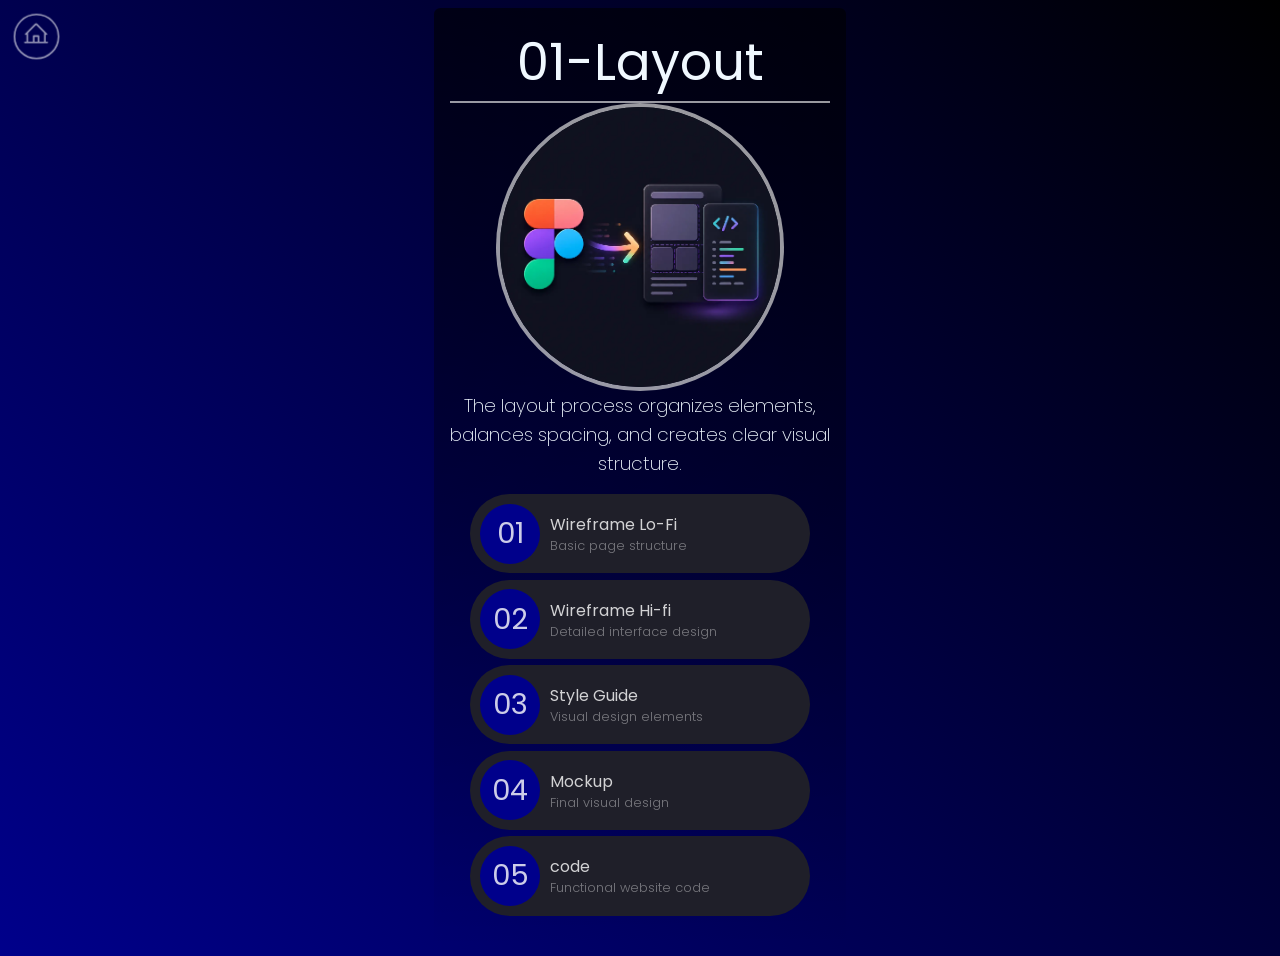
==== 01-Layout/index.html @ 37f7b4fc "A" ====
<!DOCTYPE html>
<html lang="en">

<head>
    <meta charset="UTF-8">
    <meta name="viewport" content="width=device-width, initial-scale=1.0">
    <title>01-Layout</title>
    <link rel="stylesheet" href="../src/css/master.css">
</head>

<body class="mainmenu layout">
    <nav class="back"><a href="../index.html"><svg xmlns="http://www.w3.org/2000/svg" width="32" height="32" fill="#FFFFFF" viewBox="0 0 256 256"><path d="M240,208H224V136l2.34,2.34A8,8,0,0,0,237.66,127L139.31,28.68a16,16,0,0,0-22.62,0L18.34,127a8,8,0,0,0,11.32,11.31L32,136v72H16a8,8,0,0,0,0,16H240a8,8,0,0,0,0-16ZM48,120l80-80,80,80v88H160V152a8,8,0,0,0-8-8H104a8,8,0,0,0-8,8v56H48Zm96,88H112V160h32Z"></path></svg></a></nav>

    <main>
        <header>
            <h1>01-Layout</h1>
            <img src="../src/img/ChatGPT Image 21 ago 2026, 10_48_34 a.m.webp" alt="My Photo">
            <h3>The layout process organizes elements, balances spacing, and creates clear visual structure.</h3>
            
        </header>
        <menu>
            <a href="01-Wireframe/index.html">
                <span>01</span>
                <aside>
                    <h3>Wireframe Lo-Fi</h3>
                    <small>Basic page structure</small>
                </aside>
            </a>
            <a href="02-Wireframe_Hi_Fi/index.html">
                <span>02</span>
                <aside>
                    <h3>Wireframe Hi-fi</h3>
                    <small>Detailed interface design</small>
                </aside>
            </a>
            <a href="03-StylesGuide/index.html">
                <span>03</span>
                <aside>
                    <h3>Style Guide</h3>
                    <small>Visual design elements</small>
                </aside>
            </a>
            <a href="04-Mockup/index.html">
                <span>04</span>
                <aside>
                    <h3>Mockup</h3>
                    <small>Final visual design</small>
                </aside>
            </a>
            <a href="05-Code/index.html">
                <span>05</span>
                <aside>
                    <h3>code</h3>
                    <small>Functional website code</small>
                </aside>
            </a>
        </menu>
    </main>
</body>

</html>
---- src/css/master.css ----
/* GOOGLE FONTS: POPPINS*/
@import url('https://fonts.googleapis.com/css2?family=Poppins:ital,wght@0,100;0,200;0,300;0,400;0,500;0,600;0,700;0,800;0,900;1,100;1,200;1,300;1,400;1,500;1,600;1,700;1,800;1,900&display=swap');

body {
    background: linear-gradient(45deg, rgb(133, 132, 131), rgb(0, 0, 0));
    color: aliceblue;
    font-family: Poppins, serif;
    display: flex;
    justify-content: center;
    align-items: center;
    min-height: 100dvh;

    nav.back {
        align-items: center;
        border: 2px solid #fff;
        border-radius: 50%;
        display: flex;
        justify-content: center;
        height: 40px;
        left: 8px;
        opacity: .6;
        padding: 0.4rem;
        position: fixed;
        top: 8px;
        transform: scale(.8);
        transition: all 0.4s ease-in;
        width: 40px;

        &:hover {
            transform: scale(1.1);
            opacity: 1;
        }
    }

    &.mainmenu.layout {
        background: linear-gradient(45deg, darkblue, black);
        
        main {
            width: 380px;
            header {
                h1 {
                    margin: 0;
                }

                h3 {
                    font-weight: 200;
                }

                img {
                    background-color: #0003;
                }
            }

            menu {
                gap: 0.4rem;

                a:is(:link, :visited) {
                    span {
                        background-color: darkblue;
                        
                    }

                    aside {
                        h3 {
                            font-size: 1rem;
                        }
                    }

                    &:is(:hover) {
                        background-color: darkblue;
                    }
                }
            }
        }
    }

    main {
        background: linear-gradient(to bottom, #0009, #0000);
        border-radius: 0.4rem;
        min-width: 380px;
        padding: 1rem;
    }

    /*MAIN MENU*/
    &.mainmenu {
        main {

            header {
                h1 {
                    border-bottom: 2px solid #fff9;
                    font-size: 3.2rem;
                    font-weight: 400;
                    text-align: center;
                }

                img {
                    border: 4px solid #fff9;
                    border-radius: 50%;
                    display: flex;
                    height: 280px;
                    margin: auto;
                    object-fit: cover;
                    width: 280px;
                }

                h2 {
                    font-weight: 500;
                    text-align: center;
                    text-transform: uppercase;
                }

                h3 {
                    font-weight: 400;
                    margin: 0;
                    text-align: center;
                }

                h4 {
                    font-size: 0.8rem;
                    font-weight: 400;
                    margin: 0;
                    text-align: center;

                }

                h5 {
                    font-size: 0.8rem;
                    font-weight: 500;
                    margin: 0;
                    text-align: center;
                }
            }

            menu {
                align-items: center;
                display: flex;
                flex-direction: column;
                gap: 1rem;
                justify-content: center;
                padding: 0;

                a:is(:link, :visited) {
                    align-items: center;
                    background-color: rgb(31, 31, 41);
                    border-radius: 5rem;
                    color: #fffc;
                    display: flex;
                    padding: 0.6rem;
                    text-decoration: none;
                    transition: all 0.4s;
                    width: 320px;

                    &:is(:hover) {
                        background-color: rgb(121, 3, 27);
                        transform: scale(1.04) translateX(18px);
                    }

                    span {
                        background-color: rgb(121, 3, 27);
                        font-size: 1.8rem;
                        border-radius: 50%;
                        display: flex;
                        justify-content: center;
                        align-items: center;
                        font-size: 1.8rem;
                        height: 60px;
                        width: 60px;
                    }

                    &:hover span {
                        background-color: #0009;
                    }

                    aside {
                        margin-left: 0.6rem;
                        display: flex;
                        flex-direction: column;
                        justify-content: center;
                        align-items: start;

                        h3 {
                            margin: 0;
                            font-size: 1.6rem;
                            font-weight: 400;
                        }

                        small {
                            color: #fff6;
                            font-size: 0.8rem;
                            font-weight: 300;
                        }
                    }
                }

            }
        }
    }
}
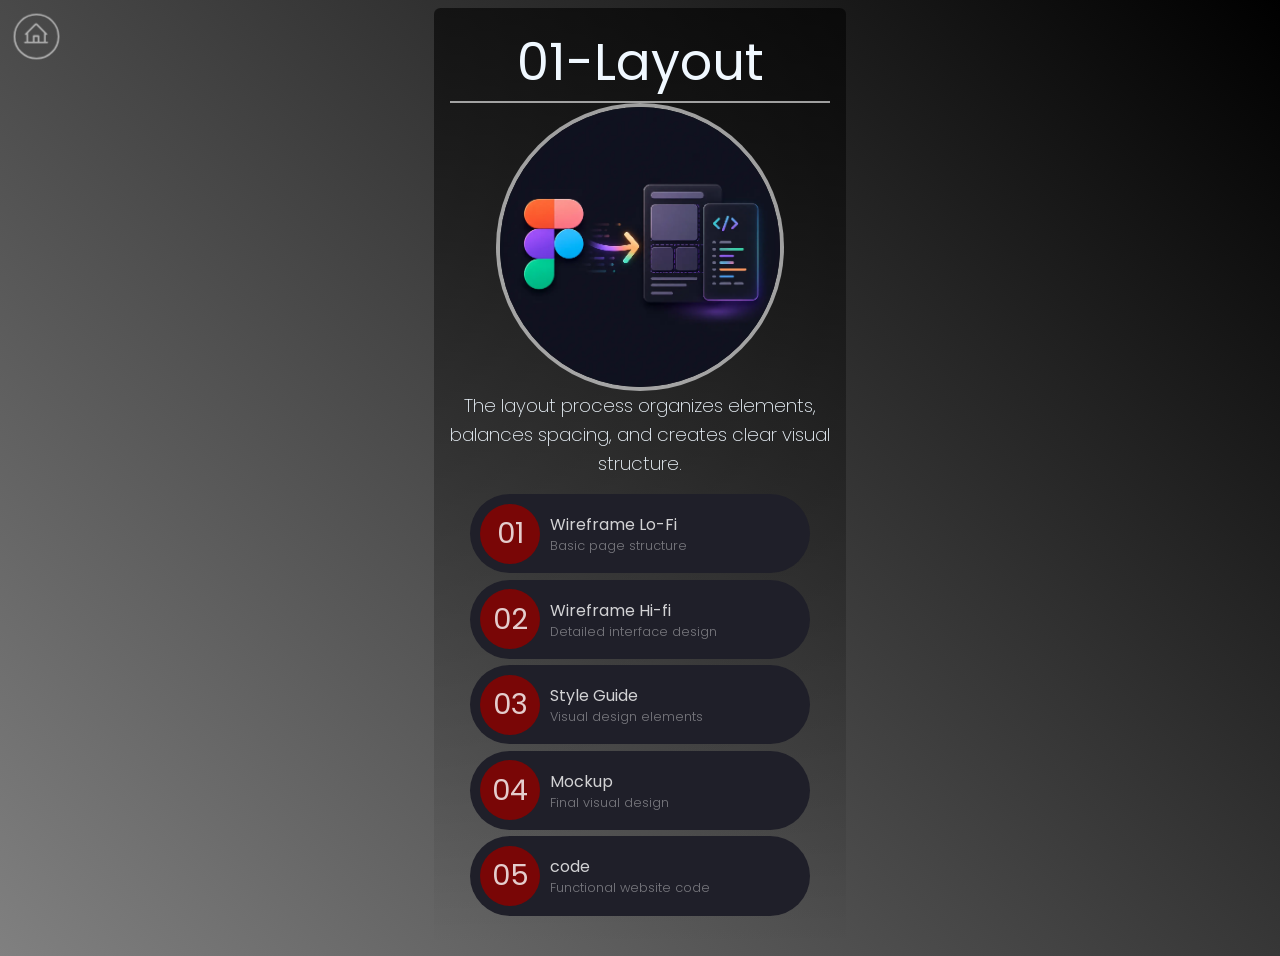
==== commit 5f9c5e69: "index 5 code" ====
--- a/01-Layout/index.html
+++ b/01-Layout/index.html
@@ -47,7 +47,7 @@
                     <small>Final visual design</small>
                 </aside>
             </a>
-            <a href="05-Code/index.html">
+            <a href="05-code/index.html">
                 <span>05</span>
                 <aside>
                     <h3>code</h3>
--- a/src/css/master.css
+++ b/src/css/master.css
@@ -33,7 +33,7 @@
     }
 
     &.mainmenu.layout {
-        background: linear-gradient(45deg, darkblue, black);
+        background: linear-gradient(45deg, grey, black);
         
         main {
             width: 380px;
@@ -56,7 +56,7 @@
 
                 a:is(:link, :visited) {
                     span {
-                        background-color: darkblue;
+                        background-color: rgb(121, 6, 6);
                         
                     }
 
@@ -67,7 +67,7 @@
                     }
 
                     &:is(:hover) {
-                        background-color: darkblue;
+                        background-color: black, grey;
                     }
                 }
             }
